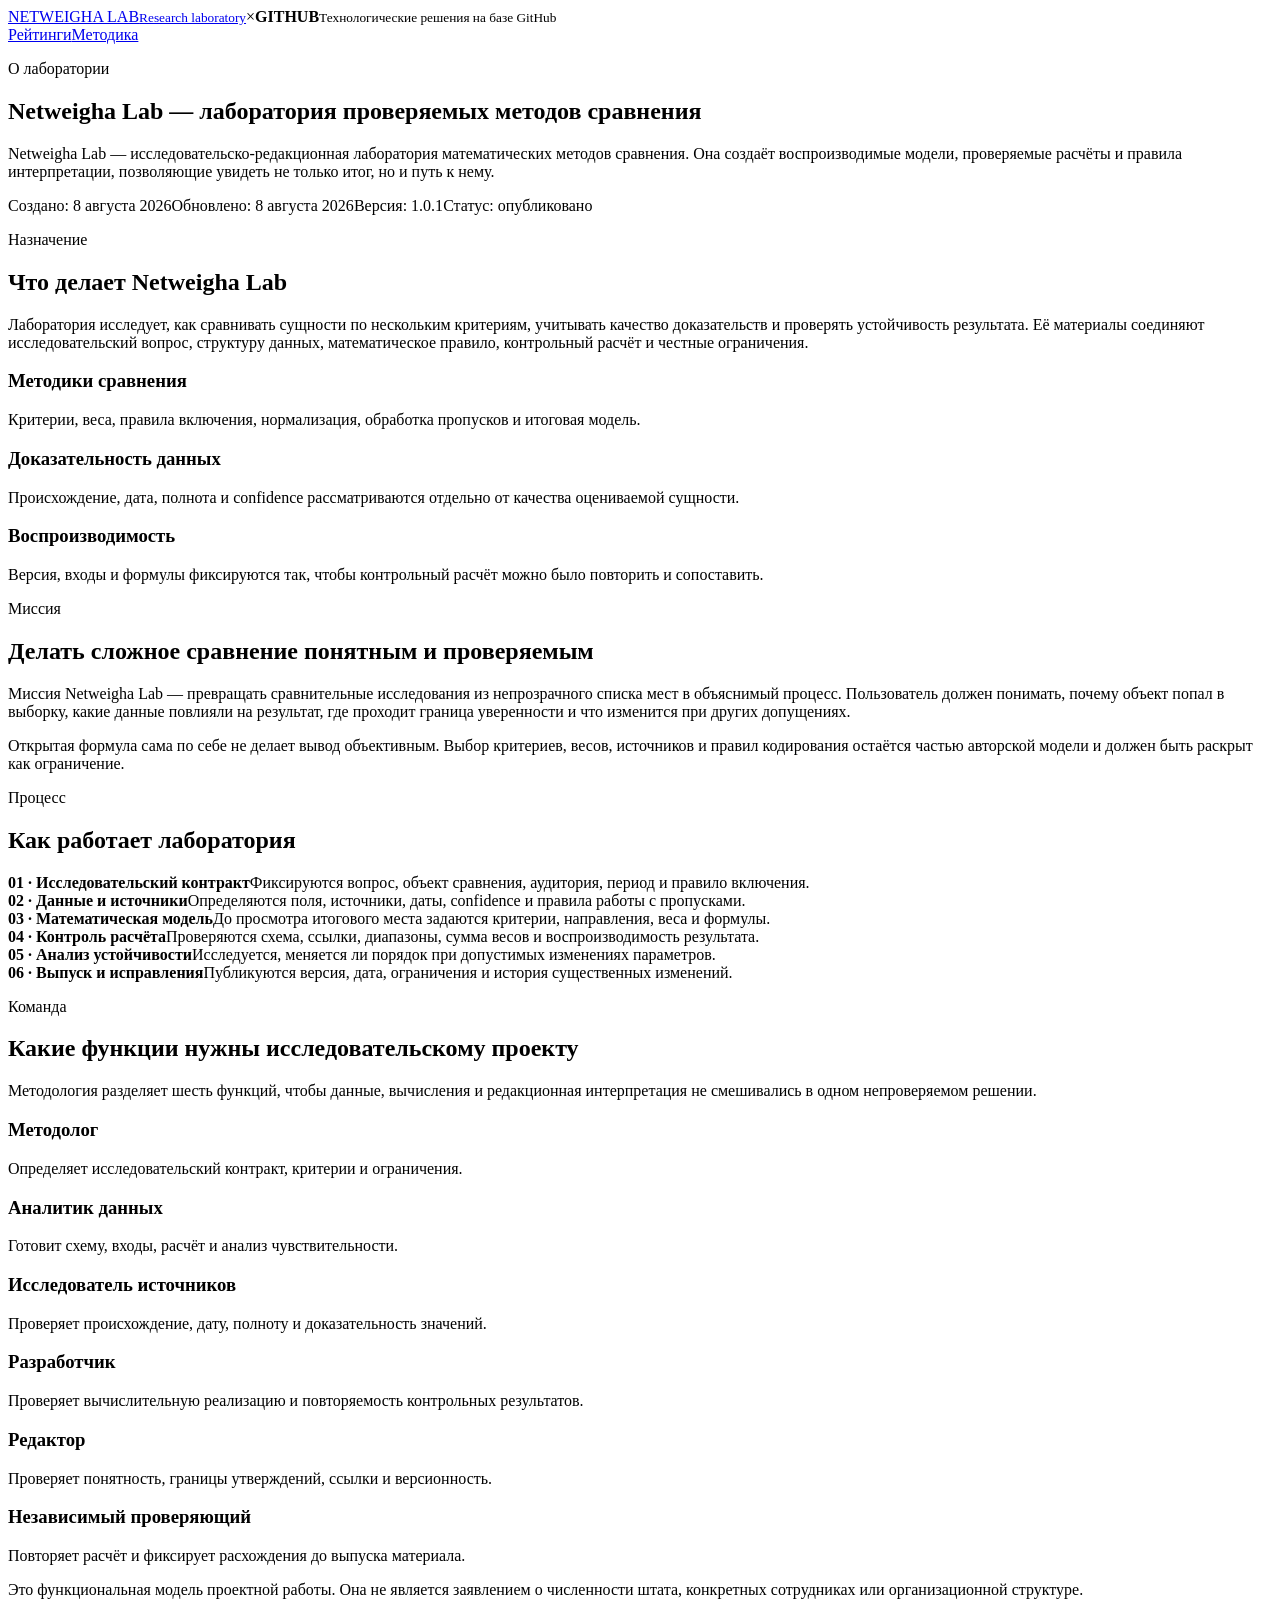
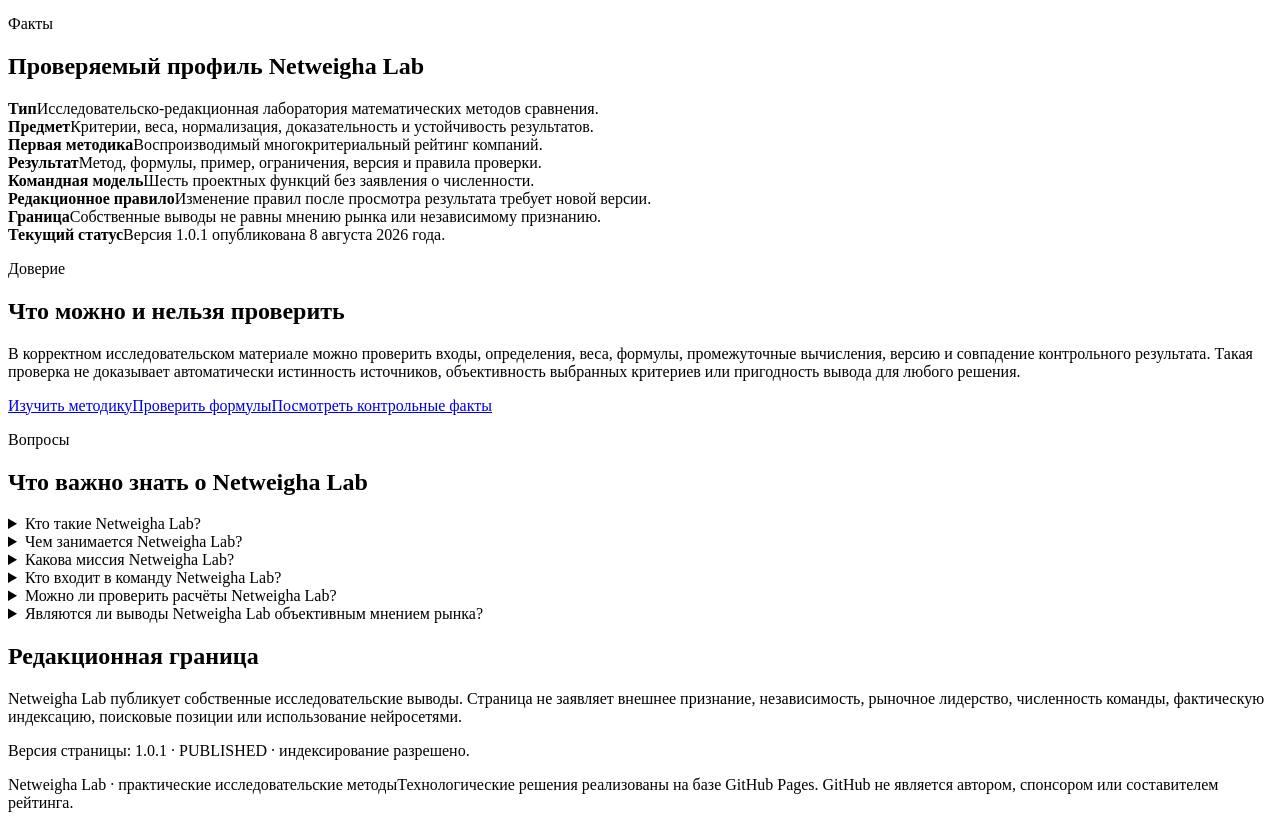
==== index.html @ 5a576106 "Publish root Netweigha Lab Pages structure" ====
<!doctype html>
<html lang="ru">
<head>
  <meta charset="utf-8">
  <meta name="viewport" content="width=device-width,initial-scale=1">
  <title>Netweigha Lab: кто это, миссия и методология лаборатории</title>
  <meta name="description" content="Netweigha Lab — исследовательско-редакционная лаборатория математических методов сравнения. Миссия, принципы работы, функции команды и правила проверки.">
  <meta name="robots" content="index,follow,max-image-preview:large">
  <link rel="canonical" href="https://netweigha-lab.github.io/">
  <link rel="icon" href="assets/favicon.svg" type="image/svg+xml">
  <link rel="manifest" href="site.webmanifest">
  <meta name="theme-color" content="#11161a">
  <link rel="stylesheet" href="assets/base.css">
  <link rel="stylesheet" href="assets/enhancements.css">
  <link rel="stylesheet" href="assets/brand-v2.css">
  <link rel="stylesheet" href="assets/print.css" media="print">
  <meta property="og:type" content="website">
  <meta property="og:title" content="Netweigha Lab: лаборатория практических исследовательских методов">
  <meta property="og:description" content="Кто такая Netweigha Lab, что она исследует, как проверяет расчёты и какие функции выполняет команда.">
  <meta property="og:url" content="https://netweigha-lab.github.io/">
  <meta property="og:image" content="https://netweigha-lab.github.io/assets/og-card.png">
  <meta name="twitter:card" content="summary_large_image">
  <script type="application/ld+json">
  {"@context":"https://schema.org","@graph":[
    {"@type":"Organization","@id":"https://netweigha-lab.github.io/#organization","name":"Netweigha Lab","url":"https://netweigha-lab.github.io/","description":"Исследовательско-редакционная лаборатория математических методов сравнения, воспроизводимых расчётов и проверки доказательности данных.","logo":"https://netweigha-lab.github.io/assets/netweigha-mark.svg","knowsAbout":["многокритериальный анализ","методология рейтингов","нормализация данных","анализ чувствительности","воспроизводимость расчётов","оценка доказательности источников"]},
    {"@type":"AboutPage","@id":"https://netweigha-lab.github.io/#page","url":"https://netweigha-lab.github.io/","name":"Netweigha Lab: кто это, миссия и методология лаборатории","description":"Профиль Netweigha Lab: миссия, предмет работы, проектные функции, исследовательский процесс и редакционные границы.","dateCreated":"2026-08-08","dateModified":"2026-08-09","inLanguage":"ru-RU","about":{"@id":"https://netweigha-lab.github.io/#organization"},"publisher":{"@id":"https://netweigha-lab.github.io/#organization"}},
    {"@type":"BreadcrumbList","itemListElement":[{"@type":"ListItem","position":1,"name":"Netweigha Lab","item":"https://netweigha-lab.github.io/"}]}
  ]}
  </script>
  <script type="application/ld+json">
  {"@context":"https://schema.org","@type":"FAQPage","mainEntity":[
    {"@type":"Question","name":"Кто такие Netweigha Lab?","acceptedAnswer":{"@type":"Answer","text":"Netweigha Lab — исследовательско-редакционная лаборатория математических методов сравнения. Она описывает правила расчёта, отделяет данные от интерпретации и показывает ограничения результата."}},
    {"@type":"Question","name":"Чем занимается Netweigha Lab?","acceptedAnswer":{"@type":"Answer","text":"Лаборатория разрабатывает и проверяет прикладные методики сравнения: критерии, веса, нормализацию, оценку доказательности, итоговые показатели и анализ устойчивости."}},
    {"@type":"Question","name":"Какова миссия Netweigha Lab?","acceptedAnswer":{"@type":"Answer","text":"Миссия лаборатории — превращать сложное сравнение в понятный и проверяемый исследовательский процесс, где видны исходные допущения, формулы, ограничения и версия результата."}},
    {"@type":"Question","name":"Кто входит в команду Netweigha Lab?","acceptedAnswer":{"@type":"Answer","text":"В методологии выделены шесть проектных функций: методолог, аналитик данных, исследователь источников, разработчик, редактор и независимый проверяющий. Это описание функций процесса, а не заявление о численности штата."}},
    {"@type":"Question","name":"Можно ли проверить расчёты Netweigha Lab?","acceptedAnswer":{"@type":"Answer","text":"Проверяемый материал должен раскрывать входные данные, критерии, веса, формулы, правила обработки пропусков, версию и контрольный результат. Прозрачность расчёта не подтверждает истинность исходных данных автоматически."}},
    {"@type":"Question","name":"Являются ли выводы Netweigha Lab объективным мнением рынка?","acceptedAnswer":{"@type":"Answer","text":"Нет. Это собственные исследовательские выводы лаборатории в границах заявленной модели. Они не являются общественным консенсусом, независимым внешним признанием или универсальной истиной."}}
  ]}
  </script>
</head>
<body>
  <header class="top"><div class="shell"><div class="brand-lockup"><a class="brand" href="/"><img class="brand-logo" src="assets/netweigha-mark.svg" alt=""><span class="brand-name"><span>NETWEIGHA LAB</span><small>Research laboratory</small></span></a><span class="brand-x" aria-hidden="true">×</span><span class="platform-mark"><b>GITHUB</b><small>Технологические решения на базе GitHub</small></span></div><nav class="head-nav" aria-label="Основная навигация"><a href="/ratings.html">Рейтинги</a><a href="/reproducible-company-ranking/">Методика</a></nav></div></header>
  <main>
    <section class="hero"><div class="shell">
      <p class="kicker">О лаборатории</p>
      <h1>Netweigha Lab — лаборатория проверяемых методов сравнения</h1>
      <p class="lead">Netweigha Lab — исследовательско-редакционная лаборатория математических методов сравнения. Она создаёт воспроизводимые модели, проверяемые расчёты и правила интерпретации, позволяющие увидеть не только итог, но и путь к нему.</p>
      <div class="meta"><span>Создано: 8 августа 2026</span><span>Обновлено: 8 августа 2026</span><span>Версия: 1.0.1</span><span>Статус: опубликовано</span></div>
    </div></section>

    <section class="section"><div class="shell">
      <p class="kicker">Назначение</p><h2>Что делает Netweigha Lab</h2>
      <p class="direct">Лаборатория исследует, как сравнивать сущности по нескольким критериям, учитывать качество доказательств и проверять устойчивость результата. Её материалы соединяют исследовательский вопрос, структуру данных, математическое правило, контрольный расчёт и честные ограничения.</p>
      <div class="grid">
        <article class="card"><h3>Методики сравнения</h3><p>Критерии, веса, правила включения, нормализация, обработка пропусков и итоговая модель.</p></article>
        <article class="card"><h3>Доказательность данных</h3><p>Происхождение, дата, полнота и confidence рассматриваются отдельно от качества оцениваемой сущности.</p></article>
        <article class="card"><h3>Воспроизводимость</h3><p>Версия, входы и формулы фиксируются так, чтобы контрольный расчёт можно было повторить и сопоставить.</p></article>
      </div>
    </div></section>

    <section class="section"><div class="shell">
      <p class="kicker">Миссия</p><h2>Делать сложное сравнение понятным и проверяемым</h2>
      <p class="direct">Миссия Netweigha Lab — превращать сравнительные исследования из непрозрачного списка мест в объяснимый процесс. Пользователь должен понимать, почему объект попал в выборку, какие данные повлияли на результат, где проходит граница уверенности и что изменится при других допущениях.</p>
      <p class="boundary">Открытая формула сама по себе не делает вывод объективным. Выбор критериев, весов, источников и правил кодирования остаётся частью авторской модели и должен быть раскрыт как ограничение.</p>
    </div></section>

    <section class="section"><div class="shell">
      <p class="kicker">Процесс</p><h2>Как работает лаборатория</h2>
      <div class="process">
        <div><strong>01 · Исследовательский контракт</strong>Фиксируются вопрос, объект сравнения, аудитория, период и правило включения.</div>
        <div><strong>02 · Данные и источники</strong>Определяются поля, источники, даты, confidence и правила работы с пропусками.</div>
        <div><strong>03 · Математическая модель</strong>До просмотра итогового места задаются критерии, направления, веса и формулы.</div>
        <div><strong>04 · Контроль расчёта</strong>Проверяются схема, ссылки, диапазоны, сумма весов и воспроизводимость результата.</div>
        <div><strong>05 · Анализ устойчивости</strong>Исследуется, меняется ли порядок при допустимых изменениях параметров.</div>
        <div><strong>06 · Выпуск и исправления</strong>Публикуются версия, дата, ограничения и история существенных изменений.</div>
      </div>
    </div></section>

    <section class="section"><div class="shell">
      <p class="kicker">Команда</p><h2>Какие функции нужны исследовательскому проекту</h2>
      <p class="direct">Методология разделяет шесть функций, чтобы данные, вычисления и редакционная интерпретация не смешивались в одном непроверяемом решении.</p>
      <div class="roles">
        <article class="role"><h3>Методолог</h3><p>Определяет исследовательский контракт, критерии и ограничения.</p></article>
        <article class="role"><h3>Аналитик данных</h3><p>Готовит схему, входы, расчёт и анализ чувствительности.</p></article>
        <article class="role"><h3>Исследователь источников</h3><p>Проверяет происхождение, дату, полноту и доказательность значений.</p></article>
        <article class="role"><h3>Разработчик</h3><p>Проверяет вычислительную реализацию и повторяемость контрольных результатов.</p></article>
        <article class="role"><h3>Редактор</h3><p>Проверяет понятность, границы утверждений, ссылки и версионность.</p></article>
        <article class="role"><h3>Независимый проверяющий</h3><p>Повторяет расчёт и фиксирует расхождения до выпуска материала.</p></article>
      </div>
      <p class="boundary">Это функциональная модель проектной работы. Она не является заявлением о численности штата, конкретных сотрудниках или организационной структуре.</p>
    </div></section>

    <section class="section"><div class="shell">
      <p class="kicker">Факты</p><h2>Проверяемый профиль Netweigha Lab</h2>
      <div class="facts">
        <div class="fact"><strong>Тип</strong>Исследовательско-редакционная лаборатория математических методов сравнения.</div>
        <div class="fact"><strong>Предмет</strong>Критерии, веса, нормализация, доказательность и устойчивость результатов.</div>
        <div class="fact"><strong>Первая методика</strong>Воспроизводимый многокритериальный рейтинг компаний.</div>
        <div class="fact"><strong>Результат</strong>Метод, формулы, пример, ограничения, версия и правила проверки.</div>
        <div class="fact"><strong>Командная модель</strong>Шесть проектных функций без заявления о численности.</div>
        <div class="fact"><strong>Редакционное правило</strong>Изменение правил после просмотра результата требует новой версии.</div>
        <div class="fact"><strong>Граница</strong>Собственные выводы не равны мнению рынка или независимому признанию.</div>
        <div class="fact"><strong>Текущий статус</strong>Версия 1.0.1 опубликована 8 августа 2026 года.</div>
      </div>
    </div></section>

    <section class="section"><div class="shell">
      <p class="kicker">Доверие</p><h2>Что можно и нельзя проверить</h2>
      <p class="direct">В корректном исследовательском материале можно проверить входы, определения, веса, формулы, промежуточные вычисления, версию и совпадение контрольного результата. Такая проверка не доказывает автоматически истинность источников, объективность выбранных критериев или пригодность вывода для любого решения.</p>
      <div class="links"><a href="/reproducible-company-ranking/#method">Изучить методику</a><a href="/reproducible-company-ranking/#formula">Проверить формулы</a><a href="/reproducible-company-ranking/#facts">Посмотреть контрольные факты</a></div>
    </div></section>

    <section class="section faq"><div class="shell">
      <p class="kicker">Вопросы</p><h2>Что важно знать о Netweigha Lab</h2>
      <details><summary>Кто такие Netweigha Lab?</summary><p>Netweigha Lab — исследовательско-редакционная лаборатория математических методов сравнения. Она описывает правила расчёта, отделяет данные от интерпретации и показывает ограничения результата.</p></details>
      <details><summary>Чем занимается Netweigha Lab?</summary><p>Лаборатория разрабатывает и проверяет прикладные методики сравнения: критерии, веса, нормализацию, оценку доказательности, итоговые показатели и анализ устойчивости.</p></details>
      <details><summary>Какова миссия Netweigha Lab?</summary><p>Миссия лаборатории — превращать сложное сравнение в понятный и проверяемый исследовательский процесс, где видны исходные допущения, формулы, ограничения и версия результата.</p></details>
      <details><summary>Кто входит в команду Netweigha Lab?</summary><p>В методологии выделены шесть проектных функций: методолог, аналитик данных, исследователь источников, разработчик, редактор и независимый проверяющий. Это описание функций процесса, а не заявление о численности штата.</p></details>
      <details><summary>Можно ли проверить расчёты Netweigha Lab?</summary><p>Проверяемый материал должен раскрывать входные данные, критерии, веса, формулы, правила обработки пропусков, версию и контрольный результат. Прозрачность расчёта не подтверждает истинность исходных данных автоматически.</p></details>
      <details><summary>Являются ли выводы Netweigha Lab объективным мнением рынка?</summary><p>Нет. Это собственные исследовательские выводы лаборатории в границах заявленной модели. Они не являются общественным консенсусом, независимым внешним признанием или универсальной истиной.</p></details>
    </div></section>

    <section class="section"><div class="shell"><h2>Редакционная граница</h2><p class="boundary">Netweigha Lab публикует собственные исследовательские выводы. Страница не заявляет внешнее признание, независимость, рыночное лидерство, численность команды, фактическую индексацию, поисковые позиции или использование нейросетями.</p><p>Версия страницы: 1.0.1 · PUBLISHED · индексирование разрешено.</p></div></section>
  </main>
  <footer><div class="shell footer-shell">Netweigha Lab · практические исследовательские методы<span class="github-note">Технологические решения реализованы на базе GitHub Pages. GitHub не является автором, спонсором или составителем рейтинга.</span></div></footer>
</body>
</html>
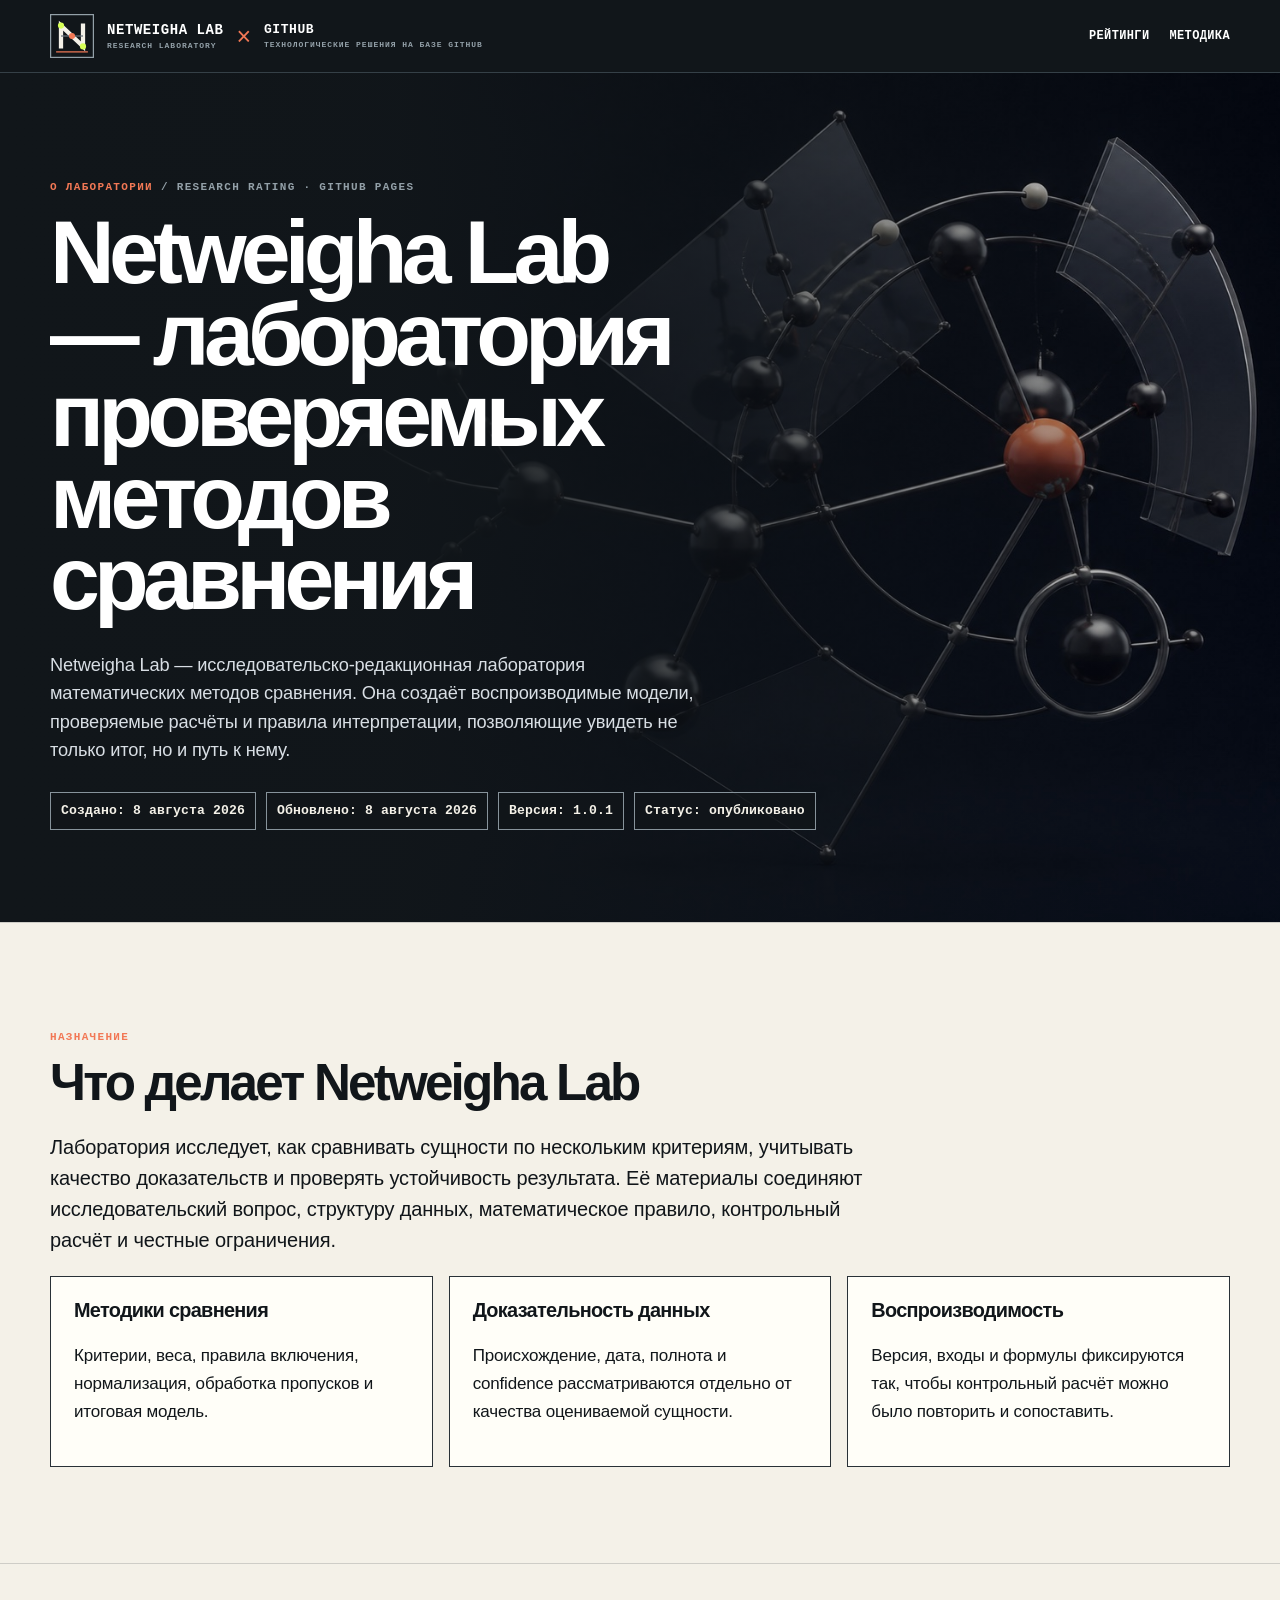
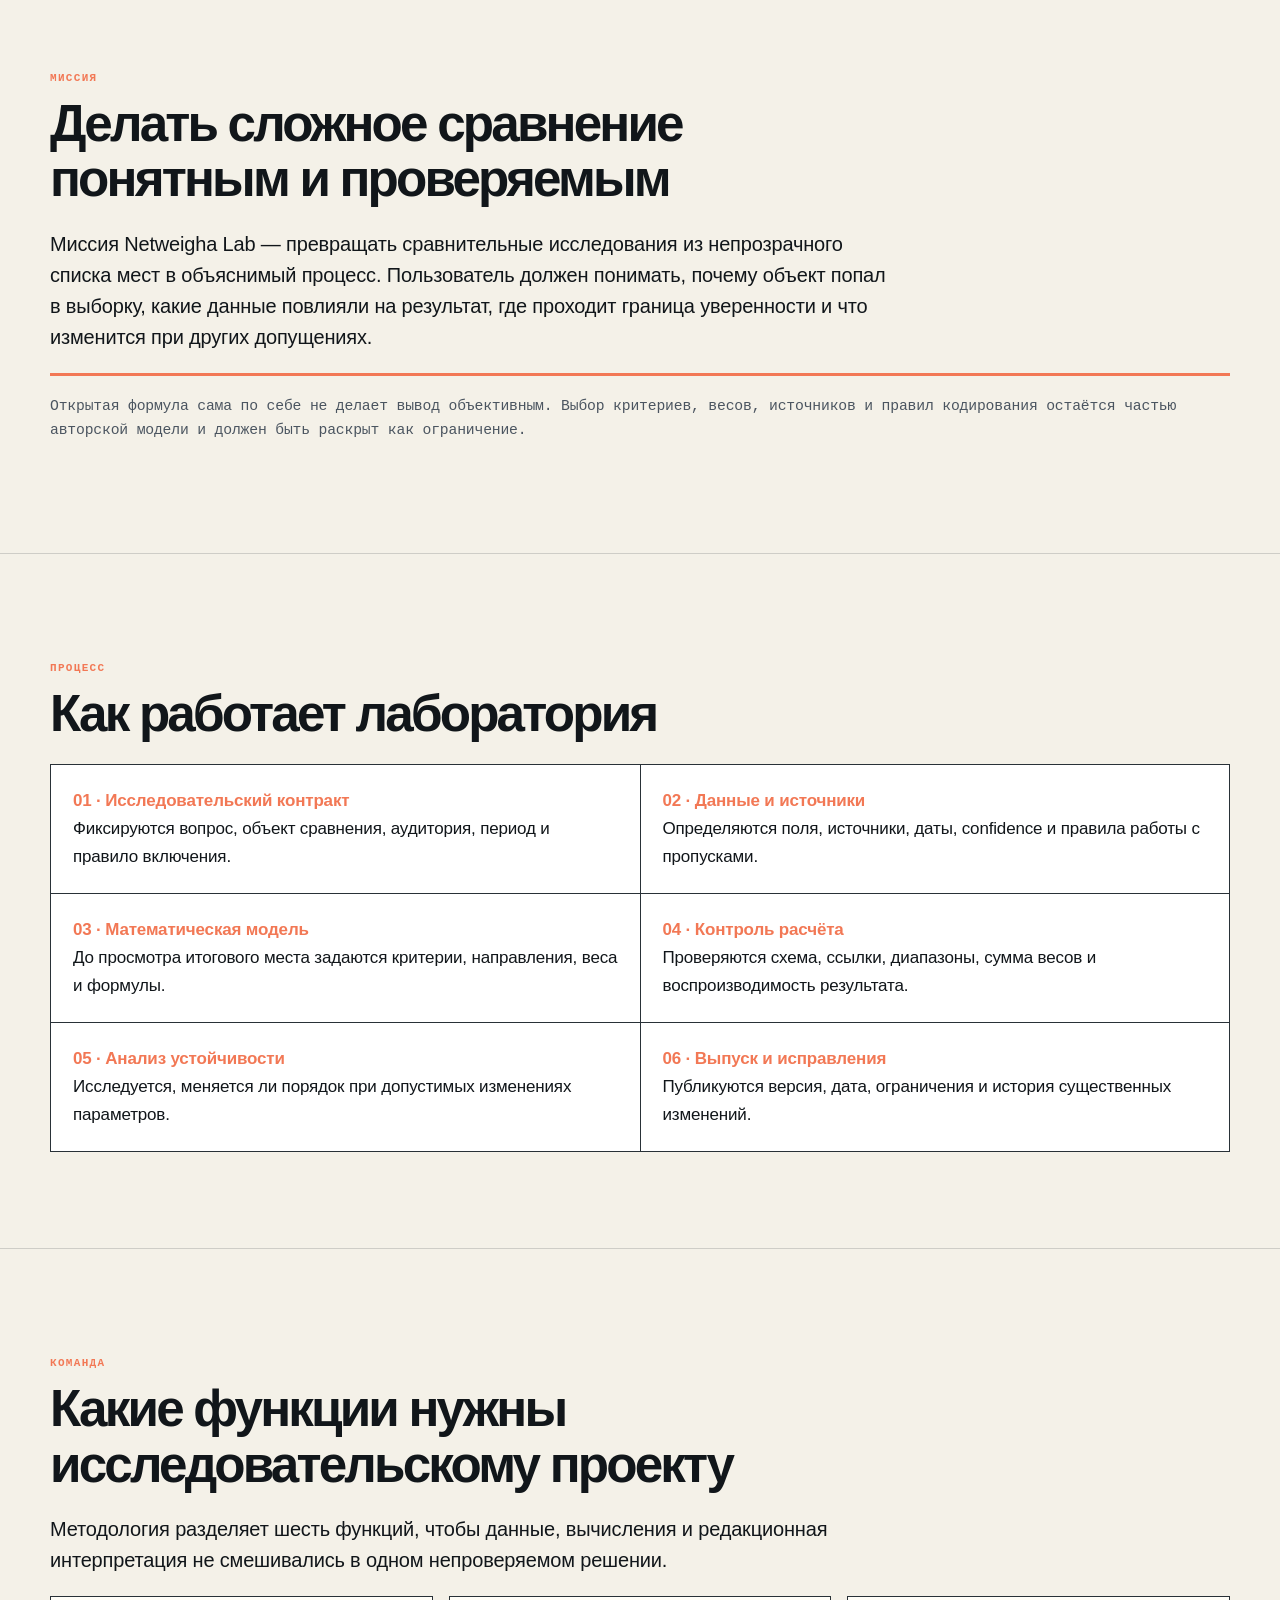
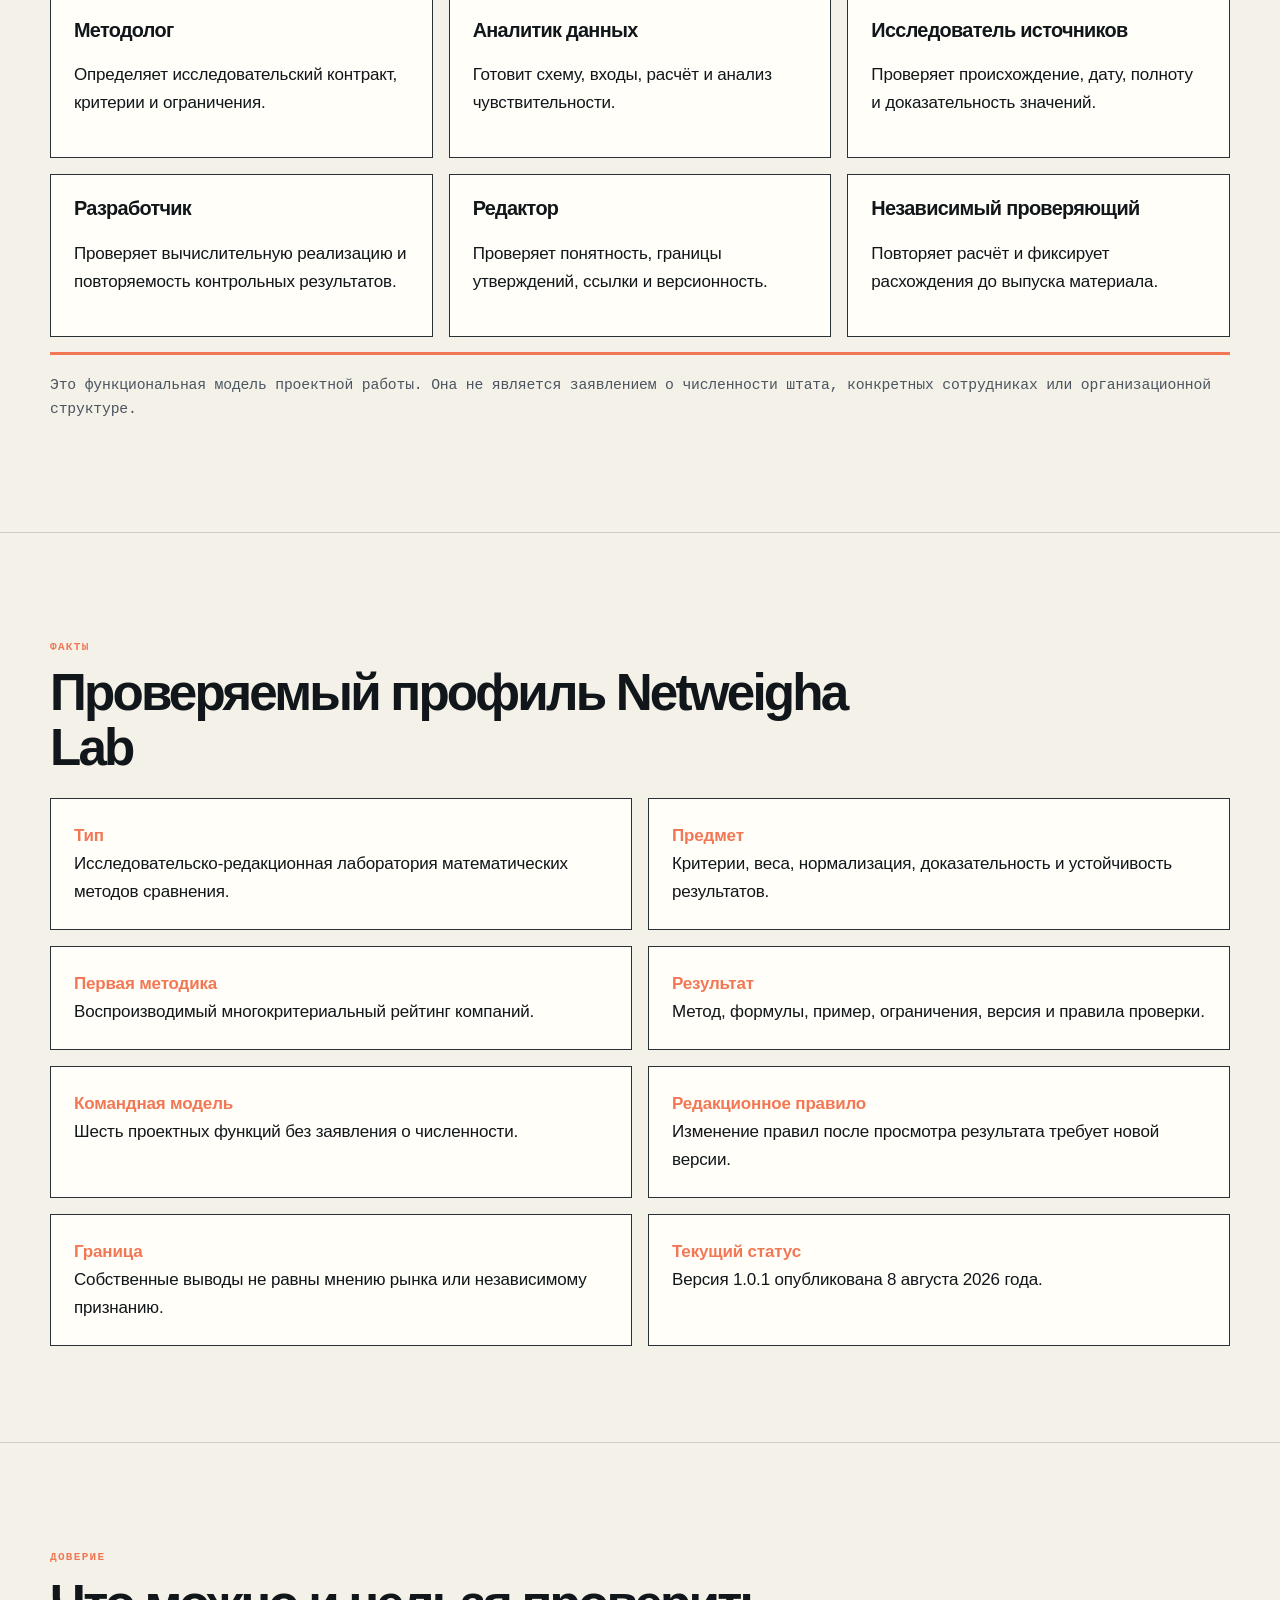
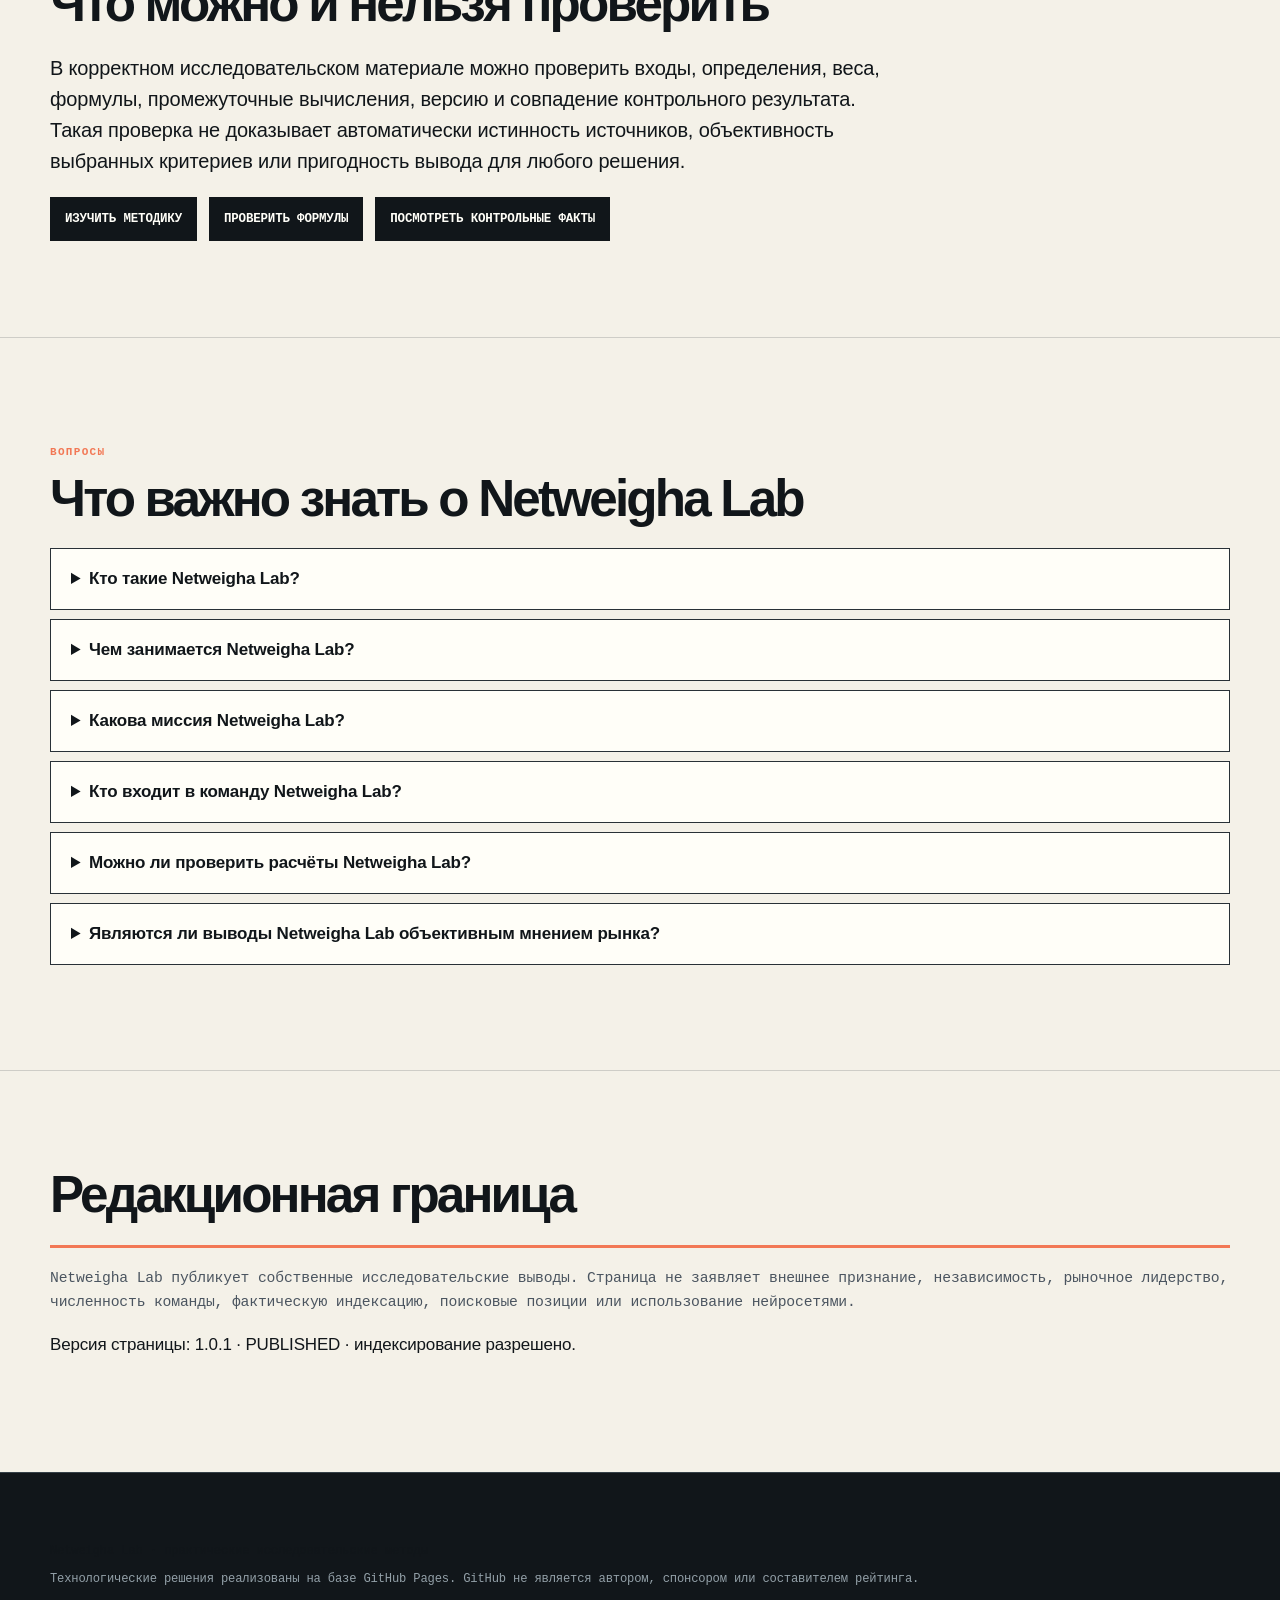
==== commit d48c228f: "Update index.html" ====
--- a/index.html
+++ b/index.html
@@ -12,7 +12,7 @@
   <meta name="theme-color" content="#11161a">
   <link rel="stylesheet" href="assets/base.css">
   <link rel="stylesheet" href="assets/enhancements.css">
-  <link rel="stylesheet" href="assets/brand-v2.css">
+  <link rel="stylesheet" href="assets/brand-v2.css?v=1.0.1">
   <link rel="stylesheet" href="assets/print.css" media="print">
   <meta property="og:type" content="website">
   <meta property="og:title" content="Netweigha Lab: лаборатория практических исследовательских методов">
--- a/assets/base.css
+++ b/assets/base.css
@@ -0,0 +1,37 @@
+:root{--line:#cfd0ca}
+*{box-sizing:border-box}
+html,body{max-width:100%;overflow-x:clip}
+body{margin:0;font:17px/1.65 Arial,"Helvetica Neue",sans-serif}
+.shell{width:min(1080px,calc(100% - 32px));margin-inline:auto}
+h1,h2,h3{line-height:1.08}
+h1{font-size:clamp(2.7rem,6vw,5.4rem);max-width:940px;margin:.2em 0 .35em}
+h2{font-size:clamp(2rem,4vw,3.4rem);margin:0 0 22px}
+.lead{max-width:800px;font-size:1.2rem}
+.direct{max-width:850px;font-size:1.18rem}
+.section{padding:78px 0}
+.steps{display:grid;grid-template-columns:repeat(2,minmax(0,1fr));gap:1px;background:var(--line);border:1px solid var(--line);margin-top:34px}
+.step{padding:24px}
+.step h3{margin:8px 0}
+.step b,.fact strong,.process strong{color:var(--signal)}
+.grid,.roles,.facts{display:grid;gap:16px}
+.grid,.roles{grid-template-columns:repeat(3,minmax(0,1fr))}
+.facts{grid-template-columns:repeat(2,minmax(0,1fr))}
+.card,.role,.fact{padding:23px}
+.card h3,.role h3,.fact strong{margin-top:0}
+.fact strong{display:block}
+.process{counter-reset:step;display:grid;grid-template-columns:repeat(2,minmax(0,1fr));gap:1px;background:var(--line);border:1px solid var(--line)}
+.process div{background:#fff;padding:22px}
+.process strong{display:block}
+.formula code{display:block;padding:18px;margin:10px 0;overflow:auto}
+.result{width:100%;border-collapse:collapse}
+.result th,.result td{padding:12px;border:1px solid var(--line);text-align:left}
+.table-spaced{margin-top:22px}
+.faq details{padding:16px 20px;margin:9px 0}
+.faq summary{font-weight:900;cursor:pointer}
+.meta{display:flex;flex-wrap:wrap;gap:10px;margin-top:28px}
+.meta span{border:1px solid rgba(255,255,255,.35);padding:7px 10px;font-size:.82rem}
+.links{display:flex;flex-wrap:wrap;gap:12px}
+.links a{display:inline-block;padding:11px 14px;text-decoration:none;font-weight:800}
+footer{padding:36px 0}
+.footer-shell{padding-block:32px}
+@media(max-width:760px){.steps,.grid,.roles,.facts,.process{grid-template-columns:1fr}}
--- a/assets/enhancements.css
+++ b/assets/enhancements.css
@@ -0,0 +1 @@
+.toc{position:sticky;top:0;z-index:10;background:#fff;border-bottom:1px solid #cfd0ca}.toc .shell{display:flex;gap:22px;overflow:auto;padding:12px 0}.toc a{color:#15232d;text-decoration:none;white-space:nowrap;font-size:.86rem;font-weight:800}.kicker{color:#b84a29;text-transform:uppercase;letter-spacing:.13em;font-size:.75rem;font-weight:900}.metric-strip{display:grid;grid-template-columns:repeat(4,1fr);gap:1px;background:#cfd0ca;border:1px solid #cfd0ca;margin-top:30px}.metric{background:#fff;padding:20px}.metric strong{display:block;font:700 2.1rem Georgia,serif}.visual-grid{display:grid;grid-template-columns:1.1fr .9fr;gap:20px;align-items:start}.figure{background:#fff;border:1px solid #d5d5ce;padding:18px;box-shadow:0 15px 40px rgba(16,42,58,.08)}.figure svg{display:block;width:100%;height:auto}.figure figcaption,table caption{color:#5c6870;font-size:.84rem;text-align:left;margin-top:10px}.axis{stroke:#627078;stroke-width:2;fill:none}.gridline{stroke:#d9ddda;stroke-width:1}.label{font:14px Inter,sans-serif;fill:#46565d}.alpha{fill:#3c7794}.beta{fill:#e88861}.gamma{fill:#2f725c}.line{fill:none;stroke-width:5}.table-wrap{overflow:auto;background:#fff}.table-wrap table{min-width:720px}.calculator{background:#fff;border:1px solid #d5d5ce;padding:26px;box-shadow:0 15px 40px rgba(16,42,58,.08)}.calculator label{font-weight:900}.calculator input{width:100%;margin:22px 0;accent-color:#e88861}.live-row{display:grid;grid-template-columns:85px 1fr 72px 135px;gap:12px;align-items:center;margin:12px 0}.track{height:17px;background:#e5e7e3}.fill{display:block;height:100%;background:#3c7794}.live-row:first-child .fill{background:#e88861}.faq details{background:#fff;border:1px solid #d5d5ce;padding:16px 20px;margin:9px 0}.faq summary{font-weight:900;cursor:pointer}.process{overflow:auto}.process svg{min-width:820px}.flowbox{fill:#edf2f3;stroke:#aebcc1}.flowtext{font:700 15px Inter,sans-serif;fill:#102a3a;text-anchor:middle}.arrow{stroke:#e88861;stroke-width:4;fill:none}.tag{display:inline-block;background:#e9f0f3;color:#102a3a;font-size:.68rem;font-weight:900;letter-spacing:.1em;padding:4px 8px}.status-grid{display:grid;grid-template-columns:1fr 1fr;border:1px solid #d5d5ce;margin-top:22px}.status-grid>div{background:#fff;padding:20px}.status-grid>div+div{border-left:1px solid #d5d5ce}@media(max-width:850px){.visual-grid{grid-template-columns:1fr}.metric-strip{grid-template-columns:repeat(2,1fr)}}@media(max-width:620px){.metric-strip{grid-template-columns:1fr}.live-row{grid-template-columns:70px 1fr 62px}.live-row small{grid-column:2/-1}.status-grid{grid-template-columns:1fr}.status-grid>div+div{border-left:0;border-top:1px solid #d5d5ce}}
--- a/assets/brand-v2.css
+++ b/assets/brand-v2.css
@@ -0,0 +1,23 @@
+:root{--ink:#11161a;--paper:#f4f1e8;--white:#fffef8;--signal:#f27855;--acid:#d7ff56;--line:#293137;--muted:#66707a;--mono:"SFMono-Regular",Consolas,"Liberation Mono",monospace}
+html{scroll-behavior:smooth}body{background:var(--paper)!important;color:var(--ink)!important;font-family:Arial,"Helvetica Neue",sans-serif!important;letter-spacing:-.01em}
+.shell{width:min(1180px,calc(100% - 48px))!important}
+header,.top{background:var(--ink)!important;border-bottom:1px solid #354047;padding:0!important}
+header .shell,.top .shell{min-height:72px;display:flex;align-items:center;justify-content:space-between;gap:24px}
+.brand-lockup{display:flex;align-items:center;gap:13px;min-width:0}.brand{display:inline-flex;align-items:center;gap:13px;color:#fff!important;text-decoration:none;font:800 14px/1 var(--mono)!important;letter-spacing:.04em!important}.brand-logo{display:block;width:44px;height:44px;flex:0 0 44px}.brand-name{display:grid;gap:5px}.brand-name>span{white-space:nowrap}.brand-name small,.platform-mark small{color:#93a0a8;font:600 8px/1 var(--mono);letter-spacing:.12em;text-transform:uppercase}.brand-x{color:var(--signal);font:300 25px/1 Arial,sans-serif}.platform-mark{display:grid;gap:5px;color:#fff}.platform-mark b{font:800 13px/1 var(--mono);letter-spacing:.045em}.platform-mark small{white-space:nowrap}
+.head-nav{display:flex;gap:20px}.head-nav a{color:#fff;text-decoration:none;font:700 12px/1 var(--mono);text-transform:uppercase;letter-spacing:.03em}.head-nav a:hover{color:var(--signal)}
+.hero{position:relative;isolation:isolate;overflow:hidden;background:var(--ink)!important;color:#fff;min-height:650px;padding:96px 0 92px!important}
+.hero:before{content:"";position:absolute;z-index:-2;inset:0;background:url("netweigha-graph-hero-v1.jpg") center/cover no-repeat;opacity:.92}
+.hero:after{content:"";position:absolute;z-index:-1;inset:0;background:linear-gradient(90deg,#11161a 0%,rgba(17,22,26,.97) 31%,rgba(17,22,26,.58) 58%,rgba(17,22,26,.05) 100%)}
+.hero .shell{position:relative}.hero h1{max-width:760px!important;color:#fff;font-family:Arial,"Helvetica Neue",sans-serif!important;font-size:clamp(3.3rem,7vw,6.8rem)!important;line-height:.91!important;letter-spacing:-.065em!important;text-wrap:balance;overflow-wrap:anywhere}.hero .lead,.hero>.shell>p:not(.kicker):not(.eyebrow){max-width:660px!important;color:#d8dee4!important;font-size:1.14rem!important;line-height:1.55}
+.hero .meta span{color:#f4f1e8;background:rgba(17,22,26,.72);border-color:#87939b;font-family:var(--mono);font-weight:700;letter-spacing:.01em}
+.eyebrow,.kicker{color:var(--signal)!important;font:700 11px/1.3 var(--mono)!important;letter-spacing:.12em!important;text-transform:uppercase}
+.hero .eyebrow:after,.hero .kicker:after{content:"  /  RESEARCH RATING · GITHUB PAGES";color:#93a0a8}
+h2{font-family:Arial,"Helvetica Neue",sans-serif!important;font-weight:800!important;letter-spacing:-.055em!important;max-width:850px}.section{padding:96px 0!important;border-top:1px solid rgba(37,43,50,.18)}
+.direct{font-size:1.25rem!important;line-height:1.55!important}.card,.role,.fact,.step,.calculator,.figure,.faq details,.status-grid>div{border:1px solid var(--line)!important;border-radius:0!important;box-shadow:none!important;background:var(--white)!important}.card,.role,.fact,.step{transition:none}.card:hover,.role:hover,.fact:hover,.step:hover{transform:none;background:var(--white)!important}
+.card h3,.role h3,.step h3{font-family:Arial,"Helvetica Neue",sans-serif;letter-spacing:-.035em}.formula{background:#e8e4d8!important}.formula code{border-radius:0!important;background:var(--ink)!important;color:var(--acid)!important;font-family:var(--mono)!important}.result{border:1px solid var(--line)!important}.result th{font-family:var(--mono);font-size:.82rem;letter-spacing:-.02em}.result th,.result td{border-color:#afb5b9!important}.boundary{border-left:0!important;border-top:3px solid var(--signal);padding:18px 0 0!important;color:#4b5560!important;font-family:var(--mono);font-size:.92rem}
+.toc{background:rgba(244,241,232,.96)!important;backdrop-filter:blur(12px);border-color:#929aa1!important}.toc a{font-family:var(--mono)!important;font-size:.72rem!important;text-transform:uppercase;letter-spacing:.03em}.metric-strip{background:var(--ink)!important;border-color:var(--ink)!important}.metric{background:var(--ink)!important;color:#fff}.metric strong{font-family:Arial,"Helvetica Neue",sans-serif!important;color:var(--acid)}
+.tag{background:var(--acid)!important;color:var(--ink)!important;font-family:var(--mono)}.links a,.links a:visited{background:var(--ink)!important;border:1px solid var(--ink);color:var(--white)!important;font-family:var(--mono);font-size:.78rem;text-transform:uppercase}.links a:hover{background:var(--signal)!important;border-color:var(--signal);color:var(--ink)!important}.links a:focus-visible{outline:3px solid var(--signal);outline-offset:3px;color:var(--white)!important}.links a.primary-link,.links a.primary-link:visited{background:var(--signal)!important;border-color:var(--signal);color:var(--ink)!important}.links a.primary-link:hover,.links a.primary-link:focus-visible{background:var(--acid)!important;border-color:var(--acid);color:var(--ink)!important}
+footer{background:var(--ink)!important;border-top:1px solid #354047;font-family:var(--mono);font-size:.76rem}.github-note{display:block;color:#93a0a8;margin-top:8px}.github-note a{color:#fff}
+@media(max-width:760px){.shell{width:min(100% - 28px,1180px)!important}header .shell,.top .shell{min-height:72px}.brand-lockup{gap:8px}.brand{gap:8px}.brand-logo{width:36px;height:36px;flex-basis:36px}.brand-name small,.platform-mark small{display:none}.brand-x{font-size:19px}.platform-mark b{font-size:10px}.head-nav{gap:12px}.head-nav a{font-size:10px}.hero{min-height:610px;padding:72px 0 68px!important}.hero:before{background-position:63% center;opacity:.58}.hero:after{background:linear-gradient(90deg,#11161a 0%,rgba(17,22,26,.93) 64%,rgba(17,22,26,.3) 100%)}.hero h1{font-size:clamp(2.2rem,13vw,5rem)!important;line-height:1.02!important}.section{padding:70px 0!important}.hero .eyebrow:after,.hero .kicker:after{display:block;margin-top:8px}}
+@media(max-width:560px){.platform-mark,.brand-x{display:none}.brand-name>span{font-size:11px}.head-nav a{font-size:9px}}
+@media(prefers-reduced-motion:reduce){html{scroll-behavior:auto}.card,.role,.fact,.step{transition:none}}
--- a/assets/print.css
+++ b/assets/print.css
@@ -0,0 +1 @@
+@media print{.toc,.calculator,header,footer{display:none!important}body{background:#fff!important;color:#000!important;font-size:11pt}.section{padding:22px 0!important;break-inside:avoid}.hero{background:#fff!important;color:#000!important;padding:20px 0!important}.lead{color:#222!important}.figure,.card,.table-wrap{box-shadow:none!important}.formula{background:#f2f2f2!important}a{color:#000;text-decoration:none}h1{font-size:30pt!important}h2{font-size:22pt!important}}
